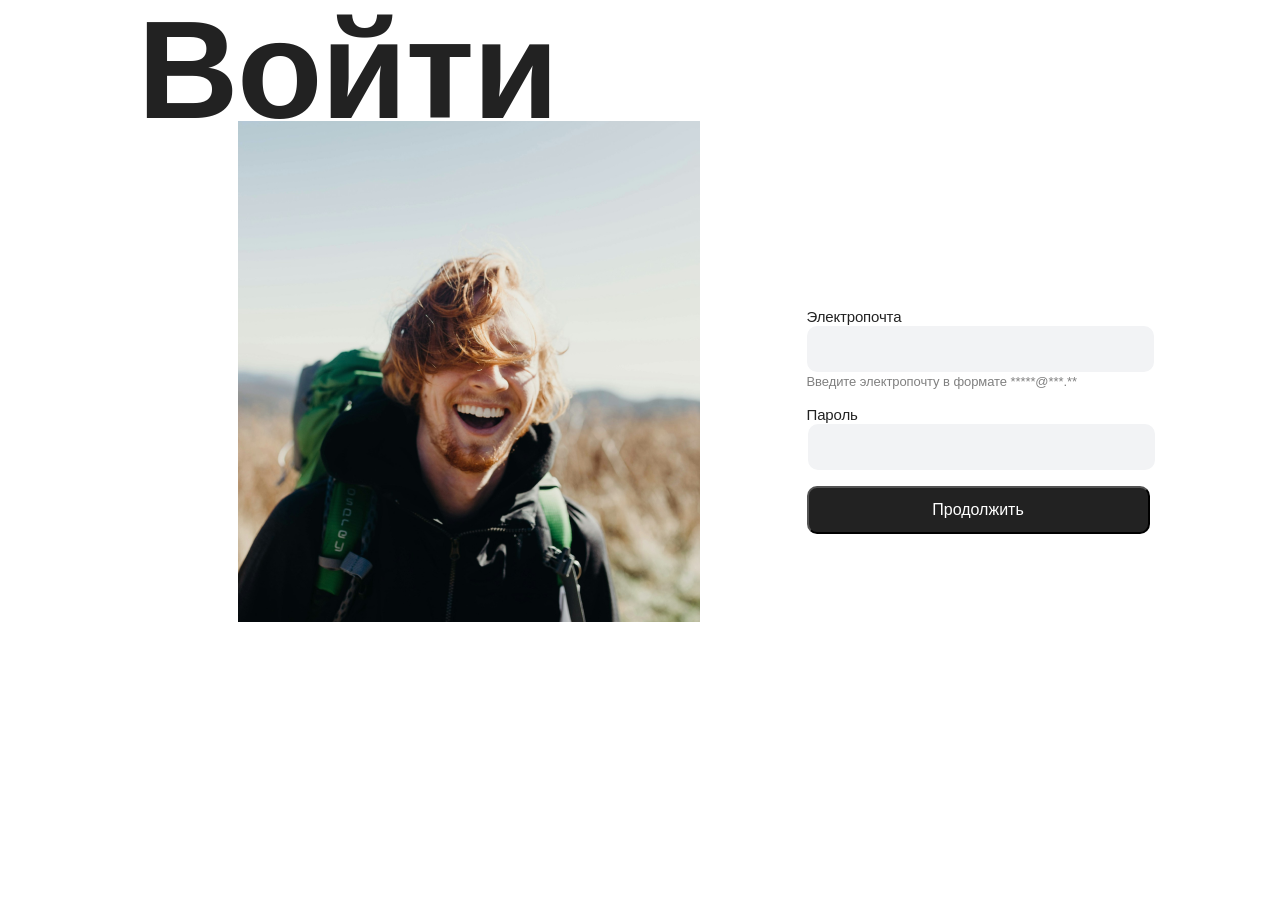
==== web_project/login.html @ cd6565c9 "Add files via upload" ====
<!DOCTYPE html>
<html lang="en">
<head>
    <meta charset="UTF-8">
    <meta name="viewport" content="width=device-width, initial-scale=1.0">
    <link rel="preconnect" href="https://fonts.googleapis.com">
    <link rel="preconnect" href="https://fonts.gstatic.com" crossorigin>
    <link href="https://fonts.googleapis.com/css2?family=Golos+Text:wght@400..900&family=Raleway:ital,wght@0,100..900;1,100..900&display=swap" rel="stylesheet">
    <title>Login</title>
    <link rel="stylesheet" href="src/index.css">
</head>
<body>
    <div class="container">
        <div class="container__main">
            <h1>Войти</h1>
            <img src="src/image/user_login.png" alt="Картинка не отобразилась" class="container__img">
        </div>
        <div class="login-block">
            <form class="login-block__form">
                <div class="login-block__form-block">
                    <span class="login-block__form-text">Электропочта</span>
                    <input id="login-input" type="email" class="login-block__form-input">
                    <label for="login-input" class="login-block__form-help">Введите электропочту в формате *****@***.**</label>
                </div>
                <div class="login-block__form-block">
                    <span class="login-block__form-text">Пароль</span>
                    <div class="login-block__form-inputblock">
                        <input type="password" class="login-block__form-input">
                        <div  class="login-block__form-vector"></div>
                    </div>
                </div>
                <button class="login-block__form-bth">Продолжить</button>
            </form>
        </div>
    </div>
</body>
</html>
---- web_project/src/index.css ----
@font-face {
  font-family: "Golos-UI_VF";
  font-style: normal;
  font-weight: 400;
  /* Браузер сначала попробует найти шрифт локально */
    src: local("Golos-UI_VF"),
       /* Если не получилось, загрузит ttf2 */
       url("/fonts/Golos-UI_VF.ttf") format("ttf");
    src: local("Golos-UI_Medium"),
    url("/fonts/Golos-UI_Medium.ttf") format("ttf");
    src: local("Golos-UI_Regular"),
    url("/fonts/Golos-UI_Regular.ttf") format("ttf"),
}
.container {
    background: #FFFFFF;
    margin: 0;
    display: flex;
    justify-content: center;
    
}
.container__main {
   display: flex;
   flex-direction: column;
   justify-content: center;
   width: 462px;
   height: 501px;
  
}
.container__img {
    width: 462px;
    height: 501px;
   
}
.login-block {
    display: flex;
    flex-direction: column;
    justify-content: space-between;
    align-items: flex-start;
    padding: 0;
    gap: 32px;
    width: 343px;
    height: 251px;
    top: calc(50% - 251px/2 + 0.5px);


}
.login-block__form {
    display: flex;
    flex-direction: column;
    gap: 16px;
    margin-left: 107px;
    margin-top: 300px;
    
}

.login-block__form-label {
    font-weight: 400;
    font-size: 13px;
    line-height: 16px;
    letter-spacing: -0.08px;
    color: #222222;
    
}
.login-block__form-text {
    font-weight: 400;
    font-size: 15px;
    line-height: 18px;
    letter-spacing: -0.15px;
    color: #222222;
 
}
.login-block__form-input {
    display: flex;
    justify-content: space-between;
    margin: 0 auto;
    font-style: normal;
    font-weight: 400;
    font-size: 15px;
    line-height: 18px;
    width: 343px;
    height: 44px;
    background: #F2F3F5;
    border-radius: 10px;
    border: none;
}
.login-block__form-bth {
    display: flex;
    justify-content: center;
    align-items: center;
    padding: 0 16px;
    color: #FFFFFF;
    width: 343px;
    height: 48px;
    font-weight: 500;
    font-style: Medium;
    font-size: 16px;
    line-height: 100%;
    background: #222222;
    border-radius: 10px;
}
.login-block__form-help {
    font-style: normal;
    white-space: nowrap;
    font-weight: 400;
    font-size: 13px;
    line-height: 16px;
    letter-spacing: -0.08px;
    color: #808080;

}
.login-block__form-inputblock {
    display: flex;
    width: 343px;
}
.login-block__form-vector {
    display: flex;
    margin: 10px 10px 0 -40px;
    width: 24px;
    height: 24px;
    background: transparent;
    background-image: url(/src/image/img_glaz.svg);
    border: none;
}
.home-container {
    display: flex;
}
.home-container__nav {
    display: flex;
    flex-direction: column;
    justify-content: space-between;
    width: 72px;
    height: 1080px;
    background: #FFFFFF;
    border-right: 1px solid rgba(34, 34, 34, 0.05);

}
.home-container__nav-item {
    display: flex;
    flex-direction: column;
    align-items: center;
    gap: 10px;
    margin-top: 40px;
    
}
.home-container__nav-item-img {
    width: 24px;
    height: 24px;
}
.home-container__block {
    display: flex;
    flex-direction: column;
}
.home-container__block-frame {
    width: 1369px;
    height: 51px;
}
.home-container__block-post {
    display: flex;
    flex-direction: column;
    justify-content: center;
    align-items: flex-start;
    margin-left: 482px;
}


.home-container__block-user {
    display: flex;
    align-items: center;
    padding: 0;
    gap: 10px;
    width: 132px;
    height: 32px;
}
.home-container__block-main {

    display: flex;
    justify-content: space-between;
    align-items: center;
    padding: 0;
    width: 474px;
    height: 32px;
    margin-top: 16px;
    margin-bottom: 16px;
}
.home-container__block-img {
    width: 32px;
    height: 32px;
    border-radius: 5px; ;
}

.home-container__block-add {
    display: flex;
    justify-content: right;
}
.home-container__block-add-btn {
    width: 24px;
    height: 24px;
    border: none;
    background: transparent;
    background-image: url(/src/image/edit_add_post.svg);
}
.home-container__block-image-post {
    width: 474px;
    height: 474px;
}
.home-container__block-like {
    display: flex;
    align-items: center;
    padding: 6px 12px;
    gap: 3px;
    width: 68px;
    height: 30px;
    margin-top: 16px;
    margin-bottom: 16px;
    background: rgba(34, 34, 34, 0.05);
    border-radius: 8px;

}
.home-container__block-like-img {
    width: 16px;
    height: 16px;
}
.home-container__block-like-btn {
    border: none;
    background: transparent;
}
.home-container__block-description {
    display: flex;
    flex-direction: column;
    width: 100%;
    height: auto;
    gap: 16px;
}
.home-container__block-link {
    width: 28px;
    height: 18px;
    font-style: normal;
    font-weight: 400;
    font-size: 15px;
    line-height: 18px;
    letter-spacing: -0.15px;
    color: #808080;
    font-family: "Golos-UI_Regular, sans-serif";

}
.home-container__block-date {
    font-weight: 400;
    font-size: 14px;
    line-height: 18px;
    letter-spacing: -0.15px;
    color: #808080;
    font-family: "Golos-UI_Regular, sans-serif";
}
.home-container__block-text-user {
    width: 90px;
    height: 18px;
    font-family: "Golos-UI_Medium", sans-serif;
    font-style: normal;
    font-weight: 500;
    font-size: 14px;
    line-height: 18px;
    display: flex;
    align-items: center;
    letter-spacing: -0.15px;
    color: #222222;



}

.profile-container {
    display: flex;
    justify-content: center;
}
.profile-container__block {
    display: flex;
    flex-direction: column;
    justify-content: center ;
    align-items: center;
    margin-bottom: 30px;
}
.profile-container__dop {
    display: flex;
    align-items: center;
    padding: 6px 10px;
    gap: 6px;
    width: 101px;
    height: 30px;
    background: #F2F3F5;
    border-radius: 6px;

}
.profile-container__text {
    width: auto;
    height: 18px;
    font-style: normal;
    font-weight: 400;
    font-size: 15px;
    line-height: 18px;
    letter-spacing: -0.15px;
    color: #222222;


}
.profile-container__picture {
    width: 16px;
    height: 16px;
}
.profile-container__post {
    display: flex;
    flex-wrap: wrap;
  
    justify-content: center;
    padding: 0;
    gap: 2.48px;
  
}
.profile-container_image-post {
    width: 322px;
    height: 322px;
    background: #B4B4B4;
    border-radius: 2px;
}
.profile-container__block-avatar {

    width: 123px;
    height: 123px;
    background: #FFFFFF;
    border-radius: 16px;

}
.profile-container__block-text {
    font-family: "Golos-UI_Medium", sans-serif;
    font-weight: 500;
    font-size: 32px;
    line-height: 32px;
    color: #222222;
    letter-spacing: -0.25;
    margin-top: 25px;
    margin-bottom: 5px;
}
p {
    font-size: 15px;
    color: black;
    line-height: 18px;
    font-family: "Golos-UI_Regular, sans-serif";
}
body {
    font-family: "Golos-UI_VF", sans-serif;
}
h1 {
    font-size: 140px;
    color: #222222;
    font-weight: 700px;
    letter-spacing: -1.5px;
    font-style: bold;
    font-family: "Golos-UI_VF", sans-serif;
    margin-bottom: -30px;
    margin-left: -100px;

 
}

blockquote {
    margin: 0 0 16px 0; 
    padding: 0;
    width: 474px;
    height: 37px;
    font-style: normal;
    font-weight: 400;
    font-size: 15px;
    line-height: 1.2;
    color: #222222;

}
.img-cs {
    width: 380px;
    height: 380px;
    border-radius: 10px;
}
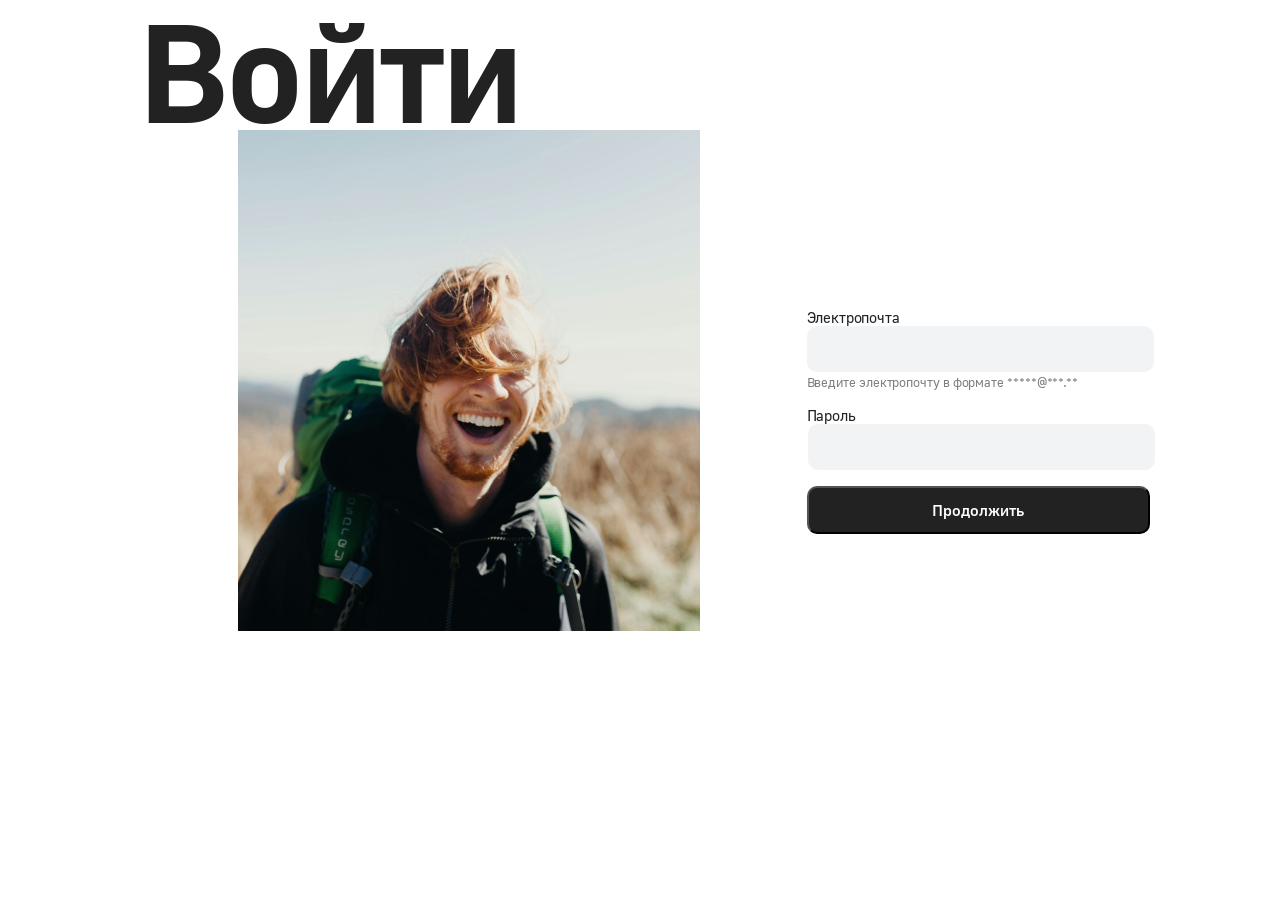
==== commit 907823e1: "Add files via upload" ====
--- a/web_project/login.html
+++ b/web_project/login.html
@@ -3,17 +3,13 @@
 <head>
     <meta charset="UTF-8">
     <meta name="viewport" content="width=device-width, initial-scale=1.0">
-    <link rel="preconnect" href="https://fonts.googleapis.com">
-    <link rel="preconnect" href="https://fonts.gstatic.com" crossorigin>
-    <link href="https://fonts.googleapis.com/css2?family=Golos+Text:wght@400..900&family=Raleway:ital,wght@0,100..900;1,100..900&display=swap" rel="stylesheet">
-    <title>Login</title>
-    <link rel="stylesheet" href="src/index.css">
+    <link rel="stylesheet" href="/web_project/src/style/css/index.css">
 </head>
 <body>
     <div class="container">
         <div class="container__main">
-            <h1>Войти</h1>
-            <img src="src/image/user_login.png" alt="Картинка не отобразилась" class="container__img">
+            <h1 class="container__main-h1">Войти</h1>
+            <img src="src/image/user_login.png" alt="Картинка пользователя" class="container__img">
         </div>
         <div class="login-block">
             <form class="login-block__form">
--- a/web_project/src/style/css/index.css
+++ b/web_project/src/style/css/index.css
@@ -0,0 +1,32 @@
+/* разные файлы, font  писать 1 свойством  */
+@import url("/web_project/src/style/css/font.css");
+@import url("/web_project/src/style/css/home.css");
+@import url("/web_project/src/style/css/login.css");
+@import url("/web_project/src/style/css/profile.css");
+p {
+    font: normal 15px/18px "Golos-UI_Regular", sans-serif;
+    color: black;
+}
+
+body {
+    font: normal 15px/18px "Golos-UI_VF", sans-serif;
+}
+
+blockquote {
+    margin: 0; 
+    padding: 0;
+    max-width: 474px;
+    letter-spacing: -0.15px;
+    font: normal 15px/18px "Golos-UI_Regular", sans-serif;
+    color: #222222;
+    display: -webkit-box; /* Создает гибкую коробку для многострочного обрезания */
+    -webkit-line-clamp: 2; /* Ограничение по числу строк */
+    -webkit-box-orient: vertical; /* Вертикальное направление */
+    line-clamp: 2;
+    overflow: hidden; /* Обрезает содержимое за пределами контейнера */
+    text-overflow: ellipsis; /* Многоточие в конце */
+    line-height: 18px; /* Высота строки, чтобы соответствовать line-height в font */
+    text-align: start; /* Или center, left, right, в зависимости от выравнивания */
+
+}
+
